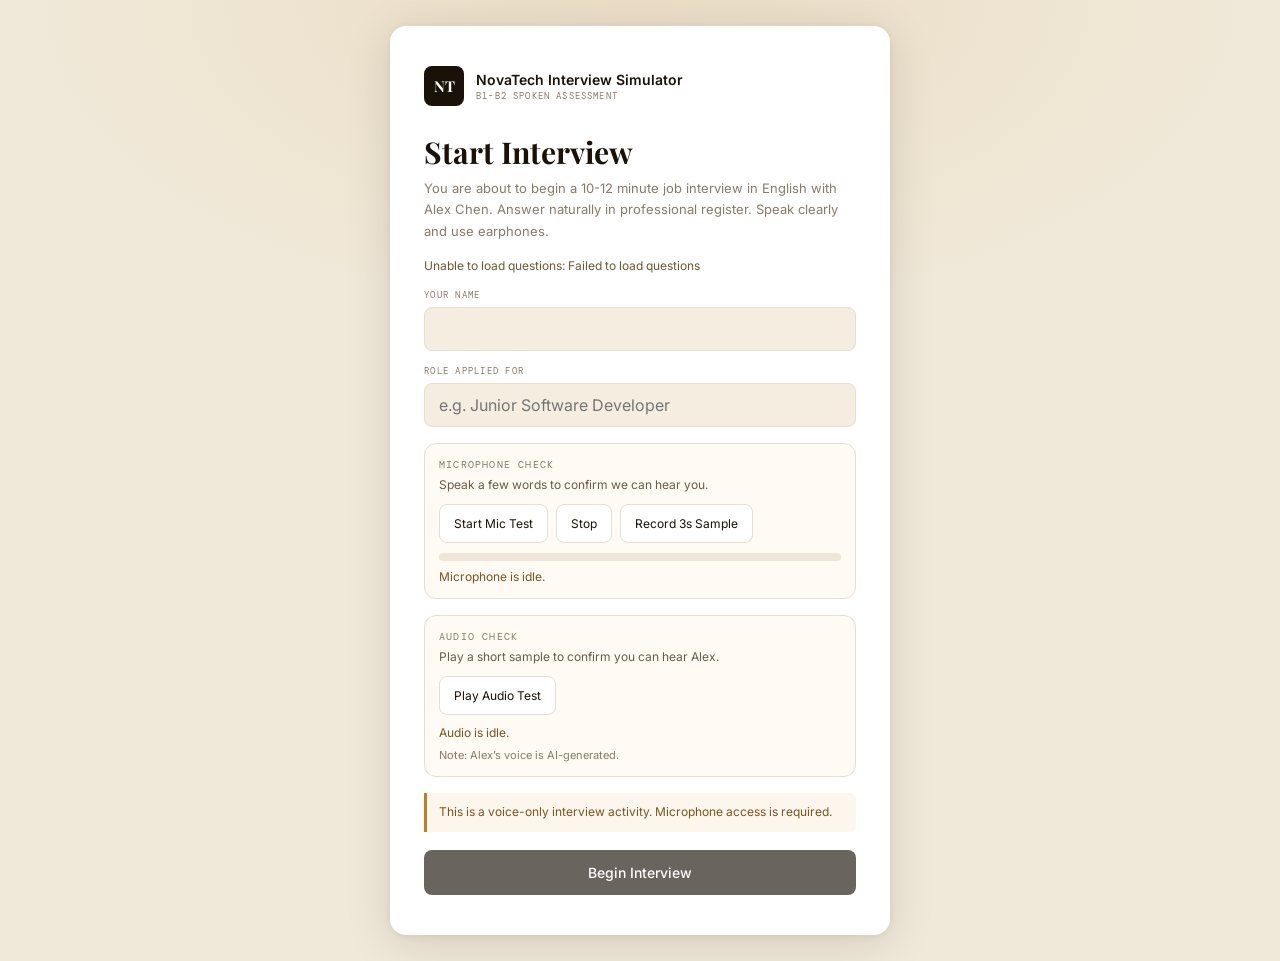
==== index.html @ 960513dc "fix: enforce one Alex voice across mobile and desktop • Force server-only voice playback in frontend" ====
<!doctype html>
<html lang="en">
  <head>
    <meta charset="UTF-8" />
    <meta name="viewport" content="width=device-width, initial-scale=1.0" />
    <title>NovaTech Interview Simulator</title>
    <link rel="preconnect" href="https://fonts.googleapis.com" />
    <link rel="preconnect" href="https://fonts.gstatic.com" crossorigin />
    <link
      href="https://fonts.googleapis.com/css2?family=Playfair+Display:wght@600;700&family=Inter:wght@300;400;500;600&family=DM+Mono:wght@400;500&display=swap"
      rel="stylesheet"
    />
    <link rel="icon" href="data:," />
    <link rel="stylesheet" href="/static/styles.css?v=20260303a" />
  </head>
  <body>
    <main class="app-shell" aria-live="polite">
      <section id="setup-screen" class="screen" aria-labelledby="setup-title">
        <div class="setup-card">
          <div class="logo-bar">
            <div class="logo-icon">NT</div>
            <div>
              <div class="logo-text">NovaTech Interview Simulator</div>
              <div class="logo-sub">B1-B2 Spoken Assessment</div>
            </div>
          </div>

          <h1 id="setup-title">Start Interview</h1>
          <p class="setup-desc">
            You are about to begin a 10-12 minute job interview in English with Alex Chen.
            Answer naturally in professional register. Speak clearly and use earphones.
          </p>

          <p id="status-line" class="setup-status">Loading interview questions...</p>

          <form id="setup-form">
            <div class="form-group">
              <label for="student-name">Your Name</label>
              <input id="student-name" name="student-name" type="text" maxlength="120" required />
            </div>

            <div class="form-group">
              <label for="role-name">Role Applied For</label>
              <input id="role-name" name="role-name" type="text" maxlength="160" placeholder="e.g. Junior Software Developer" required />
            </div>

            <div id="pin-block" class="form-group hidden">
              <label for="pin-code">Access PIN</label>
              <input id="pin-code" name="pin-code" type="password" inputmode="numeric" pattern="[0-9]*" maxlength="12" autocomplete="one-time-code" />
              <div id="pin-status" class="pin-status"></div>
            </div>

            <div id="mic-test" class="mic-test hidden">
              <div class="mic-test-title">Microphone Check</div>
              <div class="mic-test-desc">Speak a few words to confirm we can hear you.</div>
              <div class="mic-test-row">
                <button id="mic-test-btn" type="button" class="btn-secondary">Start Mic Test</button>
                <button id="mic-stop-btn" type="button" class="btn-secondary" disabled>Stop</button>
                <button id="mic-record-btn" type="button" class="btn-secondary" disabled>Record 3s Sample</button>
              </div>
              <div class="mic-meter">
                <div id="mic-meter-fill" class="mic-meter-fill"></div>
              </div>
              <div id="mic-test-status" class="mic-test-status">Microphone is idle.</div>
              <audio id="mic-playback" class="mic-playback hidden" controls></audio>
            </div>
            <div id="mic-test-unavailable" class="mic-test-unavailable hidden">
              Voice mode is not available on this device/browser. Use a current Chrome/Safari version and allow microphone access.
            </div>

            <div id="audio-test" class="mic-test">
              <div class="mic-test-title">Audio Check</div>
              <div class="mic-test-desc">Play a short sample to confirm you can hear Alex.</div>
              <div class="mic-test-row">
                <button id="audio-test-btn" type="button" class="btn-secondary">Play Audio Test</button>
                <button id="audio-open-btn" type="button" class="btn-secondary hidden">Open in New Tab</button>
              </div>
              <div id="audio-test-status" class="mic-test-status">Audio is idle.</div>
              <div id="audio-test-hint" class="mic-test-hint hidden">
                If you are running inside an embedded frame, open the app in a new tab for audio.
              </div>
              <div class="ai-voice-note">Note: Alex’s voice is AI-generated.</div>
            </div>

            <div class="warning-box">
              This is a voice-only interview activity. Microphone access is required.
            </div>

            <button id="begin-btn" type="submit" class="btn-primary" disabled>Begin Interview</button>
          </form>
        </div>
      </section>

      <section id="interview-screen" class="screen hidden" aria-labelledby="interview-title">
        <h2 id="interview-title" class="sr-only">Interview In Progress</h2>

        <div class="progress-bar"><div id="progress-fill" class="progress-fill"></div></div>

        <header class="interview-header">
          <div class="interview-header-left">
            <div class="avatar">AC</div>
            <div>
              <p class="interviewer-name">Alex Chen</p>
              <p class="interviewer-title">Senior HR Manager</p>
            </div>
          </div>
          <div class="interview-header-right">
            <p id="q-counter" class="q-counter">Q 1 / 7</p>
            <p id="timer" class="timer" aria-label="Interview timer">00:00</p>
          </div>
        </header>

        <section class="audio-stage">
          <div class="speaker-card">
            <div class="portrait-glow" id="portrait-glow"></div>
            <div class="speaker-avatar-wrap">
              <div class="pulse-ring" id="pulse-ring-1"></div>
              <div class="pulse-ring pulse-ring-2" id="pulse-ring-2"></div>
              <div class="speaker-avatar">AC</div>
            </div>
            <p class="speaker-name">Alex Chen</p>
            <p class="speaker-role">NovaTech HR</p>

            <div class="sound-wave" id="sound-wave" aria-hidden="true">
              <span class="wave-bar"></span><span class="wave-bar"></span><span class="wave-bar"></span>
              <span class="wave-bar"></span><span class="wave-bar"></span><span class="wave-bar"></span>
              <span class="wave-bar"></span><span class="wave-bar"></span><span class="wave-bar"></span>
            </div>

            <div class="state-row">
              <span id="status-light" class="status-light speaking" aria-hidden="true"></span>
              <p id="turn-indicator" class="state-label speaking">Turn: Alex speaking</p>
              <span id="countdown-chip" class="countdown-chip hidden" aria-live="polite"></span>
            </div>
            <p id="last-alex-line" class="alex-line" aria-label="Last line from Alex"></p>
            <button id="replay-btn" type="button" class="btn-replay hidden">Replay Alex Audio</button>

            <div id="progress-dots" class="q-dots" aria-label="Question progress"></div>
          </div>
        </section>

        <footer class="controls">
          <div id="recording-controls" class="recording-controls hidden">
            <div class="controls-label">Voice mode active</div>
            <div id="recording-state" class="controls-hint">Listening will start automatically when it's your turn.</div>
          </div>
          <div id="debug-panel" class="debug-panel hidden" aria-live="polite"></div>

          <button id="end-interview-btn" type="button" class="btn-end">End Interview</button>
        </footer>
      </section>

      <section id="report-screen" class="screen hidden" aria-labelledby="report-title">
        <h2 id="report-title" class="sr-only">Evaluation Report</h2>
        <div class="report-stage">
          <div class="report-card-m">
            <div class="m-report-header">
              <div class="m-report-eyebrow">Interview Assessment Report</div>
              <div id="report-student-name" class="m-report-name">Candidate</div>
              <div id="report-meta" class="m-report-meta"></div>
            </div>
            <div class="m-report-body">
              <div id="score-grid" class="score-grid hidden"></div>
              <pre id="report-text" class="m-report-content"></pre>
            </div>
            <div class="m-report-actions">
              <button id="copy-report-btn" type="button" class="m-btn-rep primary">Copy Report</button>
              <button id="print-report-btn" type="button" class="m-btn-rep">Print / PDF</button>
              <button id="new-interview-btn" type="button" class="m-btn-rep">New Interview</button>
            </div>
          </div>
        </div>
      </section>
    </main>

    <script src="/static/app.js?v=20260303c" defer></script>
  </body>
</html>
---- static/styles.css ----
:root {
  --ink: #1a1208;
  --cream: #f5ede0;
  --card: #ffffff;
  --mid: #8a7a68;
  --rule: #e8ddd0;
  --accent: #c17f24;
  --accent-glow: rgba(193, 127, 36, 0.2);
  --red: #c0392b;
  --stage-bg: #f0e8d8;
  --portrait-bg: #1a1208;
}

* {
  box-sizing: border-box;
}

html,
body {
  margin: 0;
  min-height: 100%;
}

body {
  font-family: "Inter", "Segoe UI", sans-serif;
  background: var(--cream);
  color: var(--ink);
}

button,
input,
textarea,
select {
  font: inherit;
}

input,
textarea,
select {
  width: 100%;
  border: 1.5px solid var(--rule);
  border-radius: 8px;
  background: var(--cream);
  color: var(--ink);
  padding: 11px 14px;
}

input:focus,
textarea:focus,
select:focus,
button:focus {
  outline: 3px solid rgba(193, 127, 36, 0.24);
  outline-offset: 2px;
}

.hidden {
  display: none !important;
}

.sr-only {
  position: absolute;
  width: 1px;
  height: 1px;
  padding: 0;
  margin: -1px;
  overflow: hidden;
  clip: rect(0, 0, 0, 0);
  border: 0;
}

.screen {
  min-height: 100vh;
}

/* Setup */
#setup-screen {
  display: flex;
  align-items: center;
  justify-content: center;
  padding: 26px 14px;
  background: radial-gradient(ellipse 66% 46% at 50% 0%, rgba(193, 127, 36, 0.1) 0%, transparent 72%),
    var(--stage-bg);
}

.setup-card {
  width: min(500px, 100%);
  background: var(--card);
  border-radius: 16px;
  padding: 40px 34px;
  box-shadow: 0 8px 48px rgba(26, 18, 8, 0.12), 0 2px 8px rgba(26, 18, 8, 0.06);
}

.logo-bar {
  display: flex;
  align-items: center;
  gap: 12px;
  margin-bottom: 28px;
}

.logo-icon {
  width: 40px;
  height: 40px;
  border-radius: 8px;
  background: var(--ink);
  color: #fff;
  display: flex;
  align-items: center;
  justify-content: center;
  font-family: "Playfair Display", serif;
  font-size: 15px;
  font-weight: 700;
}

.logo-text {
  font-weight: 600;
  font-size: 14px;
}

.logo-sub {
  margin-top: 2px;
  color: var(--mid);
  font-size: 9px;
  font-family: "DM Mono", monospace;
  letter-spacing: 0.13em;
  text-transform: uppercase;
}

#setup-title {
  font-family: "Playfair Display", serif;
  font-size: 30px;
  line-height: 1.2;
  margin: 0 0 8px;
}

.setup-desc {
  margin: 0 0 16px;
  color: var(--mid);
  font-size: 13px;
  line-height: 1.65;
}

.setup-status {
  margin: 0 0 16px;
  color: #6f5734;
  font-size: 12px;
}

.form-group {
  margin-bottom: 14px;
}

.field-help {
  margin: 6px 2px 0;
  color: var(--mid);
  font-size: 11px;
  line-height: 1.4;
}

label {
  display: block;
  margin-bottom: 6px;
  font-family: "DM Mono", monospace;
  font-size: 9px;
  letter-spacing: 0.14em;
  text-transform: uppercase;
  color: var(--mid);
}

.warning-box {
  margin: 16px 0 18px;
  border-left: 3px solid var(--accent);
  border-radius: 0 6px 6px 0;
  padding: 10px 12px;
  background: #fdf6ec;
  color: #7a5520;
  font-size: 12px;
  line-height: 1.55;
}

.btn-secondary {
  border: 1px solid var(--rule);
  border-radius: 8px;
  padding: 11px 14px;
  background: #fff;
  color: var(--ink);
  font-size: 12px;
  cursor: pointer;
  white-space: nowrap;
}

.btn-secondary:hover:enabled {
  background: #f5efe6;
}

.pin-status {
  margin-top: 6px;
  font-size: 12px;
  color: #7a5520;
}

.mic-test {
  margin-top: 16px;
  border: 1px solid var(--rule);
  border-radius: 12px;
  padding: 14px;
  background: #fffaf3;
}

.mic-test-title {
  font-family: "DM Mono", monospace;
  font-size: 10px;
  letter-spacing: 0.12em;
  text-transform: uppercase;
  color: var(--mid);
}

.mic-test-desc {
  margin: 6px 0 12px;
  font-size: 12px;
  color: #6b5b4a;
}

.mic-test-row {
  display: flex;
  flex-wrap: wrap;
  gap: 8px;
  margin-bottom: 10px;
}

.mic-meter {
  height: 8px;
  border-radius: 999px;
  background: #f0e6d8;
  overflow: hidden;
  margin-bottom: 8px;
}

.mic-meter-fill {
  height: 100%;
  width: 0%;
  background: linear-gradient(90deg, #2f7d32, #c17f24);
  transition: width 0.12s ease;
}

.mic-test-status {
  font-size: 12px;
  color: #7a5520;
}

.mic-test-hint {
  margin-top: 8px;
  font-size: 12px;
  color: #6b5b4a;
}

.ai-voice-note {
  margin-top: 8px;
  font-size: 11px;
  color: #8a7b68;
}

.mic-playback {
  margin-top: 10px;
  width: 100%;
}

.mic-test-unavailable {
  margin-top: 12px;
  font-size: 12px;
  color: #7a5520;
}

.btn-primary {
  width: 100%;
  border: 0;
  border-radius: 8px;
  padding: 14px;
  background: var(--ink);
  color: #fff;
  font-size: 14px;
  font-weight: 500;
  cursor: pointer;
}

.btn-primary:hover:enabled {
  background: #2d2010;
}

.btn-primary:disabled {
  cursor: not-allowed;
  opacity: 0.65;
}

/* Interview */
#interview-screen {
  background: radial-gradient(ellipse 80% 60% at 50% 0%, rgba(193, 127, 36, 0.08) 0%, transparent 65%),
    var(--stage-bg);
  display: flex;
  flex-direction: column;
}

.progress-bar {
  height: 2px;
  background: var(--rule);
}

.progress-fill {
  height: 100%;
  background: var(--accent);
  transition: width 0.4s ease;
  width: 0%;
}

.interview-header {
  background: #fff;
  border-bottom: 1px solid var(--rule);
  padding: 12px 22px;
  display: flex;
  align-items: center;
  justify-content: space-between;
}

.interview-header-left,
.interview-header-right {
  display: flex;
  align-items: center;
  gap: 10px;
}

.avatar {
  width: 32px;
  height: 32px;
  border-radius: 50%;
  background: var(--ink);
  color: #fff;
  display: flex;
  align-items: center;
  justify-content: center;
  font-family: "Playfair Display", serif;
  font-size: 11px;
  font-weight: 700;
}

.interviewer-name {
  margin: 0;
  font-size: 13px;
  font-weight: 600;
}

.interviewer-title {
  margin: 2px 0 0;
  font-size: 10px;
  color: var(--mid);
  font-family: "DM Mono", monospace;
  letter-spacing: 0.06em;
  text-transform: uppercase;
}

.q-counter {
  margin: 0;
  color: var(--mid);
  font-family: "DM Mono", monospace;
  font-size: 10px;
  letter-spacing: 0.08em;
}

.timer {
  margin: 0;
  color: var(--mid);
  font-family: "DM Mono", monospace;
  font-size: 12px;
  border: 1px solid var(--rule);
  border-radius: 20px;
  padding: 4px 10px;
  background: var(--cream);
}

.audio-stage {
  flex: 1;
  display: flex;
  align-items: center;
  justify-content: center;
  padding: 28px 18px;
}

.speaker-card {
  width: min(360px, 100%);
  display: flex;
  flex-direction: column;
  align-items: center;
  position: relative;
}

.portrait-glow {
  position: absolute;
  width: 290px;
  height: 290px;
  border-radius: 50%;
  background: radial-gradient(circle, var(--accent-glow) 0%, transparent 72%);
  opacity: 0;
  transition: opacity 0.3s ease;
}

.portrait-glow.active {
  opacity: 0.92;
}

.speaker-avatar-wrap {
  margin-top: 16px;
  width: 148px;
  height: 148px;
  position: relative;
}

.speaker-avatar {
  width: 148px;
  height: 148px;
  border-radius: 50%;
  background: var(--portrait-bg);
  color: rgba(255, 255, 255, 0.88);
  display: flex;
  align-items: center;
  justify-content: center;
  font-size: 44px;
  font-family: "Playfair Display", serif;
  font-weight: 700;
  position: relative;
  z-index: 2;
  box-shadow: 0 12px 40px rgba(26, 18, 8, 0.24);
}

.pulse-ring,
.pulse-ring-2 {
  position: absolute;
  border-radius: 50%;
  opacity: 0;
}

.pulse-ring {
  inset: -10px;
  border: 2px solid var(--accent);
}

.pulse-ring.active {
  opacity: 0.55;
  animation: orbitPulse 1.8s ease-in-out infinite;
}

.pulse-ring-2 {
  inset: -24px;
  border: 1px solid rgba(193, 127, 36, 0.4);
}

.pulse-ring-2.active {
  opacity: 0.44;
  animation: orbitPulse 1.8s ease-in-out infinite 0.35s;
}

@keyframes orbitPulse {
  0%,
  100% {
    transform: scale(1);
  }
  50% {
    transform: scale(1.03);
  }
}

.speaker-name {
  margin: 18px 0 4px;
  font-family: "Playfair Display", serif;
  font-size: 26px;
  line-height: 1.2;
}

.speaker-role {
  margin: 0 0 16px;
  font-family: "DM Mono", monospace;
  font-size: 10px;
  color: var(--mid);
  letter-spacing: 0.1em;
  text-transform: uppercase;
}

.sound-wave {
  display: flex;
  align-items: center;
  gap: 4px;
  height: 24px;
  margin-bottom: 8px;
  opacity: 0.25;
  transition: opacity 0.25s ease;
}

.sound-wave.active {
  opacity: 0.95;
}

.wave-bar {
  width: 3px;
  height: 5px;
  border-radius: 3px;
  background: var(--accent);
  animation: none;
}

.sound-wave.active .wave-bar {
  animation: wavebar 1.2s ease-in-out infinite;
}

.wave-bar:nth-child(2n) {
  animation-delay: 0.15s;
}

.wave-bar:nth-child(3n) {
  animation-delay: 0.3s;
}

@keyframes wavebar {
  0%,
  100% {
    height: 4px;
  }
  50% {
    height: 20px;
  }
}

.state-row {
  display: inline-flex;
  align-items: center;
  gap: 8px;
}

.countdown-chip {
  padding: 4px 8px;
  border-radius: 999px;
  font-family: "DM Mono", monospace;
  font-size: 10px;
  letter-spacing: 0.04em;
  text-transform: uppercase;
  background: rgba(47, 125, 50, 0.12);
  color: #2f7d32;
}

.countdown-chip.warn {
  background: rgba(193, 127, 36, 0.16);
  color: #9c6a1c;
}

.status-light {
  width: 10px;
  height: 10px;
  border-radius: 50%;
  background: #9b8a73;
  box-shadow: 0 0 0 4px rgba(155, 138, 115, 0.18);
}

.status-light.speaking {
  background: #83581b;
  box-shadow: 0 0 0 4px rgba(131, 88, 27, 0.18);
}

.status-light.listening {
  background: #2f7d32;
  box-shadow: 0 0 0 4px rgba(47, 125, 50, 0.2);
}

.status-light.thinking {
  background: #6b5b4a;
  box-shadow: 0 0 0 4px rgba(107, 91, 74, 0.18);
}

.state-label {
  margin: 0;
  color: var(--mid);
  min-height: 24px;
  font-size: 12px;
  font-family: "DM Mono", monospace;
  text-transform: uppercase;
  letter-spacing: 0.07em;
}

.state-label.speaking {
  color: #83581b;
  font-style: italic;
  font-family: "Playfair Display", serif;
  font-size: 15px;
  letter-spacing: 0.01em;
  text-transform: none;
}

.state-label.listening {
  color: #2f7d32;
}

.state-label.thinking {
  color: var(--mid);
  font-style: italic;
  font-family: "Playfair Display", serif;
  font-size: 14px;
  text-transform: none;
  letter-spacing: 0.01em;
}

.alex-line {
  margin: 10px 0 0;
  min-height: 60px;
  text-align: center;
  color: #665744;
  font-size: 13px;
  line-height: 1.6;
}

.alex-line.audio-fallback {
  background: rgba(255, 255, 255, 0.75);
  border-radius: 8px;
  padding: 10px 12px;
}

.btn-replay {
  margin-top: 10px;
  border: 1px solid var(--rule);
  background: #fff;
  color: #7a5520;
  border-radius: 999px;
  padding: 8px 14px;
  font-family: "DM Mono", monospace;
  font-size: 10px;
  letter-spacing: 0.08em;
  text-transform: uppercase;
  cursor: pointer;
}

.btn-replay:disabled {
  opacity: 0.65;
  cursor: not-allowed;
}

.q-dots {
  display: flex;
  gap: 8px;
  margin-top: 16px;
}

.dot {
  width: 8px;
  height: 8px;
  border-radius: 50%;
  border: 1.5px solid transparent;
  background: var(--rule);
  transition: all 0.25s ease;
}

.dot.done {
  background: rgba(26, 18, 8, 0.34);
}

.dot.active {
  background: #fff;
  border-color: var(--accent);
  transform: scale(1.2);
  box-shadow: 0 0 8px rgba(193, 127, 36, 0.4);
}

.controls {
  max-width: 760px;
  width: 100%;
  margin: 0 auto;
  background: #fff;
  border-top: 1px solid var(--rule);
  padding: 14px 20px 18px;
  display: flex;
  gap: 14px;
  align-items: center;
}

.recording-controls {
  flex: 1;
}

.debug-panel {
  font-family: "DM Mono", monospace;
  font-size: 10px;
  line-height: 1.5;
  color: #6b5b4a;
  background: rgba(0, 0, 0, 0.04);
  border: 1px dashed rgba(0, 0, 0, 0.12);
  border-radius: 8px;
  padding: 8px 10px;
  min-width: 220px;
}

.controls-label {
  font-family: "DM Mono", monospace;
  font-size: 10px;
  letter-spacing: 0.08em;
  text-transform: uppercase;
  color: var(--mid);
  margin-bottom: 4px;
}

.controls-hint {
  font-size: 12px;
  color: #705f4c;
}

.fallback-controls {
  flex: 1;
}

.btn-fallback,
.btn-end,
.btn-action {
  border: 1px solid var(--rule);
  background: var(--cream);
  color: var(--ink);
  border-radius: 8px;
  cursor: pointer;
  padding: 10px 14px;
}

.btn-end {
  background: #f8f1e7;
  color: #7a5520;
  border-color: #ecd8b7;
  font-size: 12px;
  font-weight: 500;
  white-space: nowrap;
}

.btn-action.primary {
  background: var(--ink);
  color: #fff;
  border-color: var(--ink);
}

.btn-fallback:disabled,
.btn-end:disabled,
.btn-action:disabled {
  cursor: not-allowed;
  opacity: 0.65;
}

/* Report */
#report-screen {
  background: var(--stage-bg);
  display: flex;
  align-items: flex-start;
  justify-content: center;
  padding: 24px 14px;
}

.report-stage {
  width: min(860px, 100%);
}

.report-card-m {
  background: #fff;
  border-radius: 14px;
  overflow: hidden;
  border: 1px solid var(--rule);
  box-shadow: 0 8px 36px rgba(26, 18, 8, 0.1);
}

.m-report-header {
  background: var(--ink);
  padding: 22px 26px;
}

.m-report-eyebrow {
  font-family: "DM Mono", monospace;
  font-size: 9px;
  letter-spacing: 0.18em;
  text-transform: uppercase;
  color: rgba(255, 255, 255, 0.38);
  margin-bottom: 8px;
}

.m-report-name {
  font-family: "Playfair Display", serif;
  font-size: 38px;
  line-height: 1.2;
  color: #fff;
  margin-bottom: 6px;
}

.m-report-meta {
  font-family: "DM Mono", monospace;
  font-size: 11px;
  color: rgba(255, 255, 255, 0.42);
}

.m-report-body {
  padding: 22px 26px;
  background: #f7f5f2;
}

.score-grid {
  display: none !important;
}

.m-report-content {
  margin: 0;
  font-family: "DM Mono", monospace;
  font-size: 13px;
  line-height: 1.72;
  background: #e9e2d7;
  border-radius: 10px;
  color: #2a2218;
  white-space: pre-wrap;
  padding: 18px 22px;
  max-height: 58vh;
  overflow-y: auto;
}

.m-report-content > span {
  display: block;
}

.m-line-empty {
  min-height: 0.65em;
}

.m-line-rule {
  color: #5c5347;
}

.m-line-section {
  letter-spacing: 0.04em;
  text-transform: uppercase;
}

.m-line-criterion {
  font-weight: 600;
  margin-top: 8px;
}

.m-line-criterion.c1,
.m-line-criterion.c2 {
  color: #297555;
}

.m-line-criterion.c3,
.m-line-criterion.c4 {
  color: #294d9a;
}

.m-line-criterion.c5 {
  color: #b66f1b;
}

.m-line-total {
  color: #b66f1b;
  font-weight: 700;
}

.m-line-sample {
  color: #221c14;
  margin-top: 4px;
}

.m-report-actions {
  display: flex;
  gap: 10px;
  flex-wrap: wrap;
  padding: 14px 26px 18px;
  border-top: 1px solid var(--rule);
  background: #f8f6f3;
}

.m-btn-rep {
  border: 1.5px solid #d5c8b7;
  border-radius: 9px;
  padding: 10px 18px;
  background: transparent;
  color: #8a7a68;
  font-family: "DM Mono", monospace;
  font-size: 11px;
  letter-spacing: 0.09em;
  text-transform: uppercase;
  cursor: pointer;
}

.m-btn-rep.primary {
  background: var(--ink);
  border-color: var(--ink);
  color: #fff;
}

.m-btn-rep:disabled {
  opacity: 0.65;
  cursor: not-allowed;
}

@media print {
  body {
    background: #fff;
  }

  #setup-screen,
  #interview-screen,
  .m-report-actions {
    display: none !important;
  }

  #report-screen {
    padding: 0;
    background: #fff;
  }

  .report-stage {
    width: 100%;
  }

  .report-card-m {
    border: 0;
    box-shadow: none;
    border-radius: 0;
  }

  .m-report-body {
    background: #fff;
  }

  .m-report-content {
    max-height: none;
    overflow: visible;
  }
}

@media (max-width: 760px) {
  .setup-card {
    padding: 28px 20px;
  }

  .interview-header {
    padding: 10px 12px;
  }

  .controls {
    flex-direction: column;
    align-items: stretch;
    padding: 12px;
  }

  .btn-end {
    width: 100%;
  }

  .score-grid {
    grid-template-columns: repeat(2, minmax(100px, 1fr));
  }

  .m-report-name {
    font-size: 30px;
  }

  .m-report-content {
    font-size: 12px;
    line-height: 1.8;
    padding: 14px 14px;
  }

  .m-report-actions {
    padding: 12px 14px 14px;
  }
}
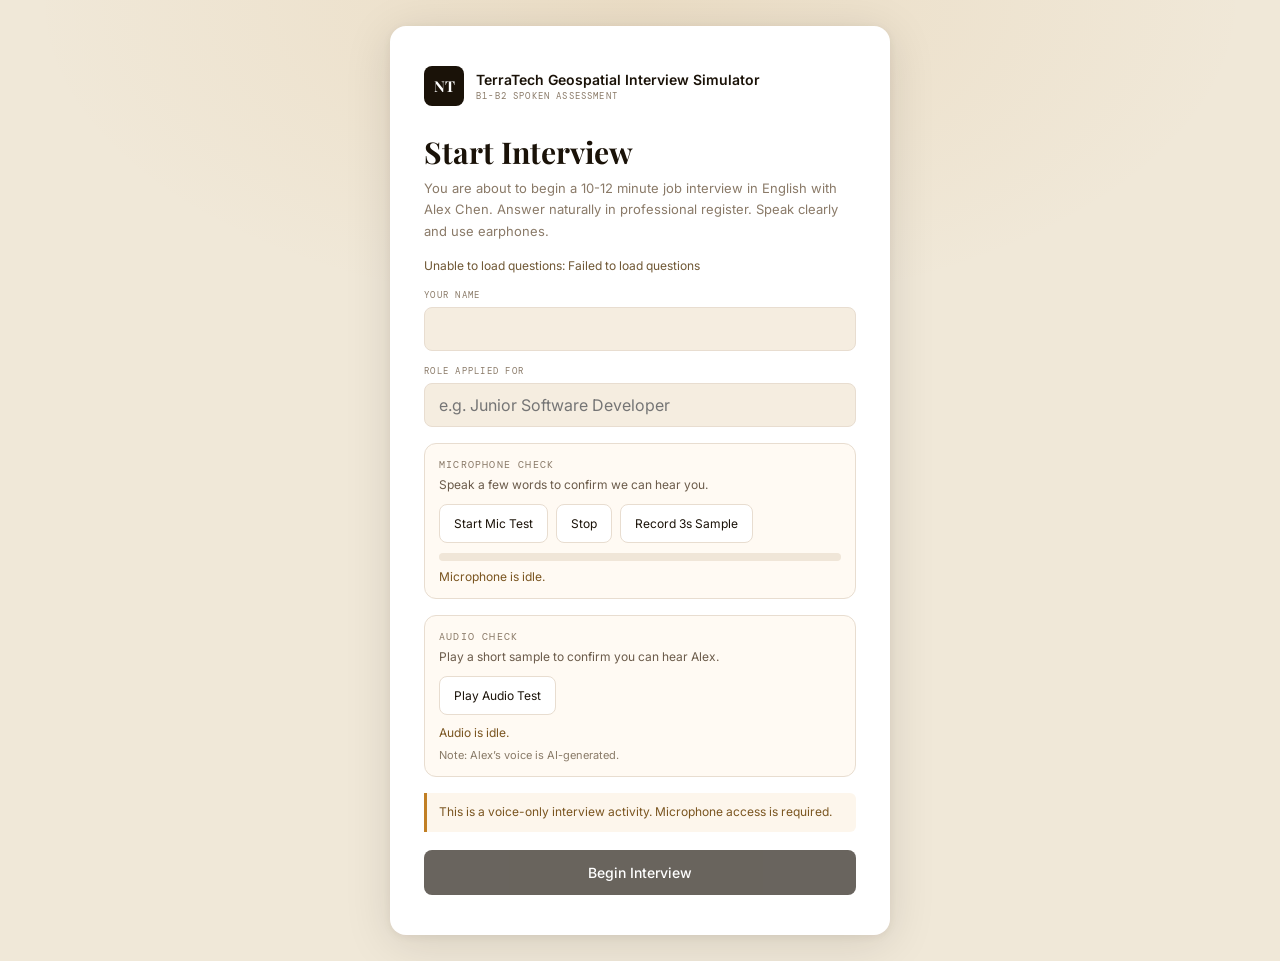
==== commit 03a98b7c: "content: rebrand runtime UI from NovaTech to TerraTech Geospatial • Update app title/logo/speaker ro" ====
--- a/index.html
+++ b/index.html
@@ -3,7 +3,7 @@
   <head>
     <meta charset="UTF-8" />
     <meta name="viewport" content="width=device-width, initial-scale=1.0" />
-    <title>NovaTech Interview Simulator</title>
+    <title>TerraTech Geospatial Interview Simulator</title>
     <link rel="preconnect" href="https://fonts.googleapis.com" />
     <link rel="preconnect" href="https://fonts.gstatic.com" crossorigin />
     <link
@@ -20,7 +20,7 @@
           <div class="logo-bar">
             <div class="logo-icon">NT</div>
             <div>
-              <div class="logo-text">NovaTech Interview Simulator</div>
+              <div class="logo-text">TerraTech Geospatial Interview Simulator</div>
               <div class="logo-sub">B1-B2 Spoken Assessment</div>
             </div>
           </div>
@@ -119,7 +119,7 @@
               <div class="speaker-avatar">AC</div>
             </div>
             <p class="speaker-name">Alex Chen</p>
-            <p class="speaker-role">NovaTech HR</p>
+            <p class="speaker-role">TerraTech HR</p>
 
             <div class="sound-wave" id="sound-wave" aria-hidden="true">
               <span class="wave-bar"></span><span class="wave-bar"></span><span class="wave-bar"></span>
@@ -132,9 +132,6 @@
               <p id="turn-indicator" class="state-label speaking">Turn: Alex speaking</p>
               <span id="countdown-chip" class="countdown-chip hidden" aria-live="polite"></span>
             </div>
-            <p id="last-alex-line" class="alex-line" aria-label="Last line from Alex"></p>
-            <button id="replay-btn" type="button" class="btn-replay hidden">Replay Alex Audio</button>
-
             <div id="progress-dots" class="q-dots" aria-label="Question progress"></div>
           </div>
         </section>
@@ -173,6 +170,6 @@
       </section>
     </main>
 
-    <script src="/static/app.js?v=20260303c" defer></script>
+    <script src="/static/app.js?v=20260303e" defer></script>
   </body>
 </html>
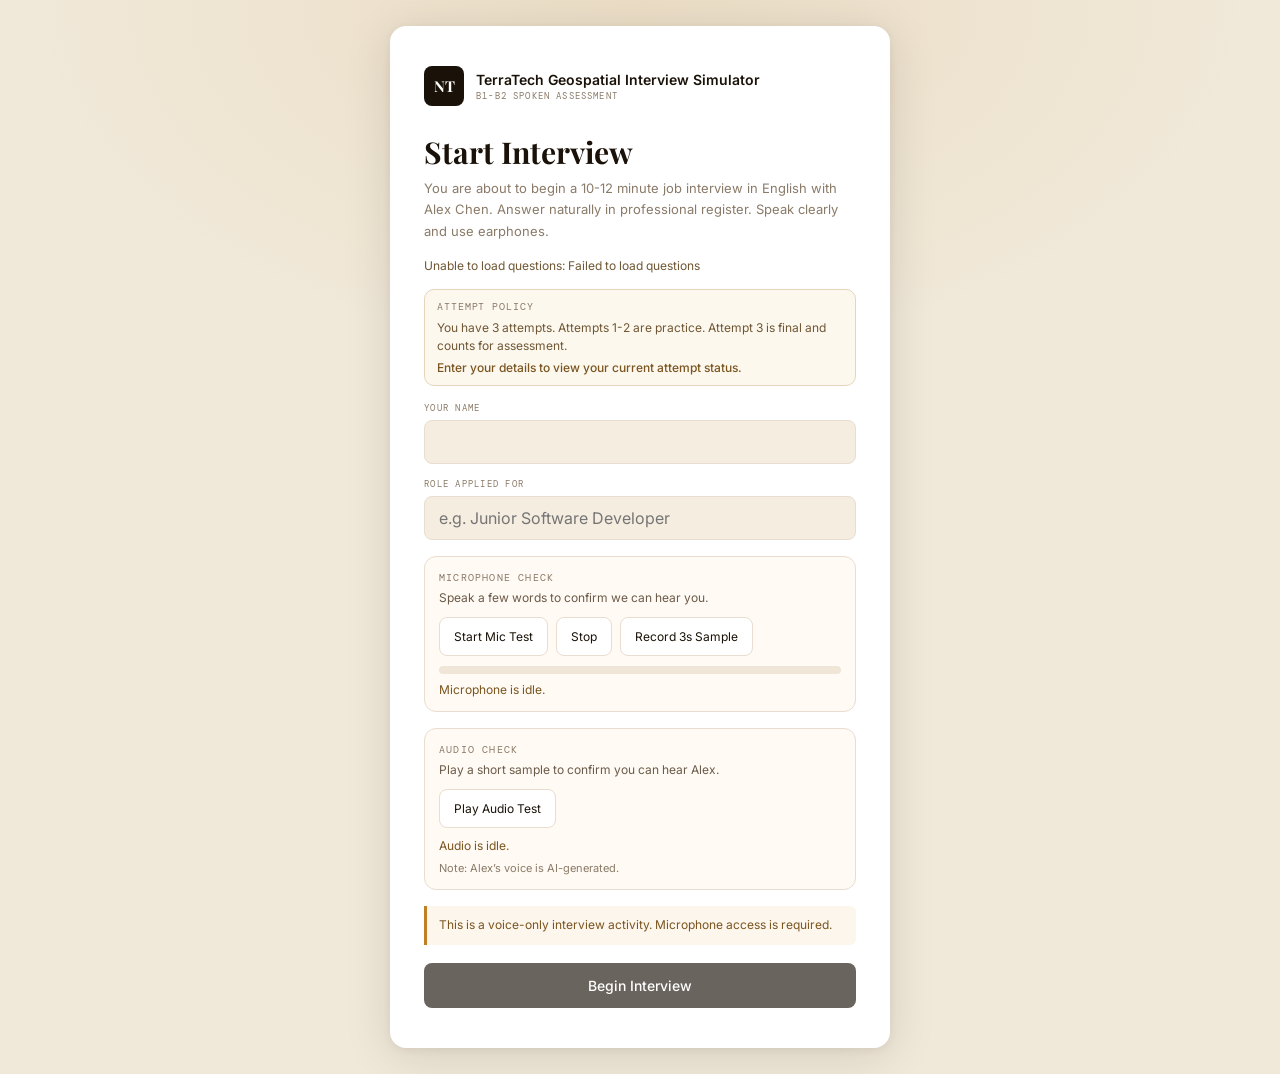
==== commit 6acf3938: "feat: rubric v2 + attempt transparency + signed report UX 	• Updated evaluator to 0–4 rubric with ex" ====
--- a/index.html
+++ b/index.html
@@ -11,7 +11,7 @@
       rel="stylesheet"
     />
     <link rel="icon" href="data:," />
-    <link rel="stylesheet" href="/static/styles.css?v=20260303a" />
+    <link rel="stylesheet" href="/static/styles.css?v=20260303b" />
   </head>
   <body>
     <main class="app-shell" aria-live="polite">
@@ -32,6 +32,15 @@
           </p>
 
           <p id="status-line" class="setup-status">Loading interview questions...</p>
+          <div class="attempt-box" aria-live="polite">
+            <div class="attempt-title">Attempt Policy</div>
+            <div id="attempt-policy" class="attempt-policy">
+              You have 3 attempts. Attempts 1-2 are practice. Attempt 3 is final and counts for assessment.
+            </div>
+            <div id="attempt-counter" class="attempt-counter">
+              Enter your details to view your current attempt status.
+            </div>
+          </div>
 
           <form id="setup-form">
             <div class="form-group">
@@ -161,15 +170,19 @@
               <pre id="report-text" class="m-report-content"></pre>
             </div>
             <div class="m-report-actions">
-              <button id="copy-report-btn" type="button" class="m-btn-rep primary">Copy Report</button>
+              <button id="download-report-btn" type="button" class="m-btn-rep primary">Download Signed Report</button>
+              <button id="copy-report-btn" type="button" class="m-btn-rep">Copy Report (Optional)</button>
               <button id="print-report-btn" type="button" class="m-btn-rep">Print / PDF</button>
               <button id="new-interview-btn" type="button" class="m-btn-rep">New Interview</button>
+            </div>
+            <div class="report-submit-hint">
+              Students: upload the signed JSON file to PoliformaT. Copy/Print are optional.
             </div>
           </div>
         </div>
       </section>
     </main>
 
-    <script src="/static/app.js?v=20260303e" defer></script>
+    <script src="/static/app.js?v=20260303h" defer></script>
   </body>
 </html>
--- a/static/styles.css
+++ b/static/styles.css
@@ -145,6 +145,36 @@
   font-size: 12px;
 }
 
+.attempt-box {
+  margin: 0 0 16px;
+  border: 1px solid #e6d5bc;
+  border-radius: 10px;
+  padding: 10px 12px;
+  background: #fdf8ee;
+}
+
+.attempt-title {
+  font-family: "DM Mono", monospace;
+  font-size: 10px;
+  letter-spacing: 0.09em;
+  text-transform: uppercase;
+  color: #8a7a68;
+  margin-bottom: 6px;
+}
+
+.attempt-policy {
+  color: #6f5734;
+  font-size: 12px;
+  line-height: 1.45;
+}
+
+.attempt-counter {
+  margin-top: 6px;
+  color: #7a5520;
+  font-size: 12px;
+  font-weight: 500;
+}
+
 .form-group {
   margin-bottom: 14px;
 }
@@ -893,6 +923,14 @@
   cursor: not-allowed;
 }
 
+.report-submit-hint {
+  padding: 0 26px 16px;
+  font-size: 11px;
+  color: #8a7a68;
+  font-family: "DM Mono", monospace;
+  letter-spacing: 0.03em;
+}
+
 @media print {
   body {
     background: #fff;
@@ -965,4 +1003,8 @@
   .m-report-actions {
     padding: 12px 14px 14px;
   }
-}
+
+  .report-submit-hint {
+    padding: 0 14px 12px;
+  }
+}
